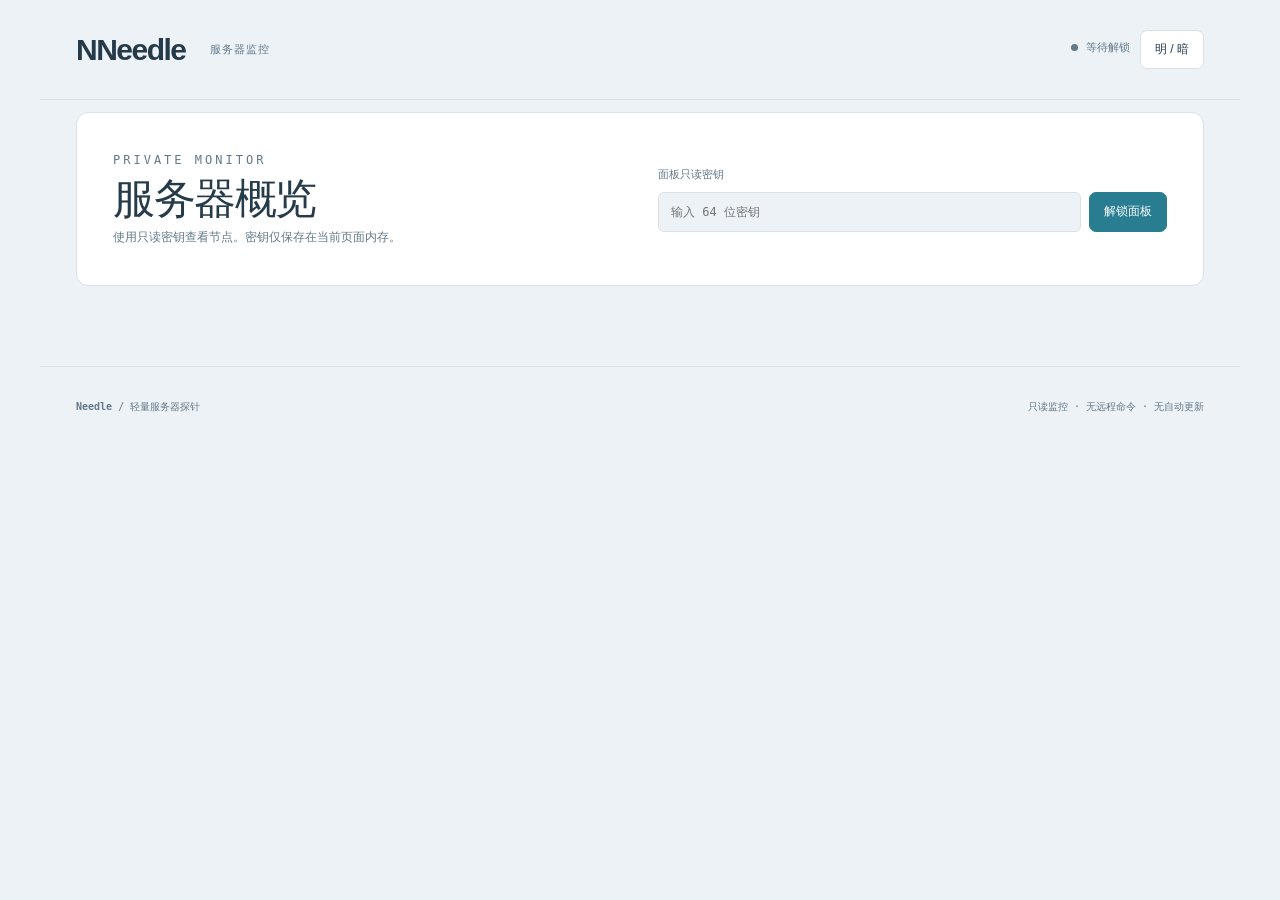
==== web/index.html @ 9ba32860 "feat: build minimal Rust server monitoring panel and agent" ====
<!doctype html>
<html lang="zh-CN"><head><meta charset="utf-8"><meta name="viewport" content="width=device-width,initial-scale=1"><meta name="color-scheme" content="light dark"><title>Needle · 服务器监控</title><link rel="stylesheet" href="./style.css"><link rel="stylesheet" href="./theme.css"><script src="./app.js" defer></script></head>
<body><header class="masthead"><a class="brand" href="./"><span class="brand-icon">N</span>Needle <span class="brand-note">服务器监控</span></a><div class="header-actions"><span class="live-label"><span id="live-dot" class="dot"></span><span id="connection" role="status">等待解锁</span></span><button id="theme" type="button">明 / 暗</button><button id="logout" type="button" hidden>锁定</button></div></header>
<main><section id="login" class="login"><div><p class="eyebrow">PRIVATE MONITOR</p><h1>服务器概览</h1><p>使用只读密钥查看节点。密钥仅保存在当前页面内存。</p></div><form id="login-form"><label for="token">面板只读密钥</label><div class="input-row"><input id="token" type="password" autocomplete="off" spellcheck="false" minlength="64" maxlength="64" required placeholder="输入 64 位密钥"><button type="submit">解锁面板</button></div></form></section><p id="error" class="error" role="alert" hidden></p>
<section id="dashboard" hidden><div class="page-heading"><div><h1>服务器概览</h1><span>只观测，不控制。</span></div><div class="last-update">最近同步 <span id="updated">—</span></div></div>
<div class="summary"><section class="summary-card"><span class="summary-label">在线服务器 <span class="summary-symbol">◉</span></span><strong id="online">—</strong><span class="summary-foot">全部已注册节点</span></section><section class="summary-card"><span class="summary-label">最忙节点 <span class="summary-symbol">▤</span></span><strong id="busiest">—</strong><span id="busiest-detail" class="summary-foot">CPU 使用率 —</span></section><section class="summary-card"><span class="summary-label">累计流量 <span class="summary-symbol">⇅</span></span><div class="pair"><span>↓ <strong id="total-rx">—</strong></span><span>↑ <strong id="total-tx">—</strong></span></div><span class="summary-foot">本地账本 · 重启持续累计</span></section><section class="summary-card"><span class="summary-label">实时网速 <span class="summary-symbol">⌁</span></span><div class="pair"><span>↓ <strong id="live-rx">—</strong></span><span>↑ <strong id="live-tx">—</strong></span></div><span class="summary-foot">在线节点速率合计</span></section></div>
<section class="network-panel"><div class="chart-heading"><h2>网络流量</h2><div class="legend"><span class="rx-legend">● 下载</span><span class="tx-legend">● 上传</span><span id="chart-status">等待采样</span></div></div><div class="chart-wrap"><canvas id="network-chart" aria-label="当前页面会话中的真实网络速率曲线" role="img"></canvas></div><div class="chart-footer"><span>仅展示当前页面会话 · 最多保留 60 个采样点</span><span>每 10 秒刷新</span></div></section>
<div class="section-label"><h2>服务器列表 <span id="node-count">0</span></h2><span>离线节点保留最后一次上报数据</span></div><div class="list-heading"><span>服务器 / 系统</span><span>CPU</span><span>内存</span><span>硬盘</span><span>网络 / 累计流量</span><span>状态 / 延迟</span></div><div id="nodes" class="nodes"></div><div id="empty" class="empty" hidden><h3>还没有服务器</h3><p>注册节点并启动 agent 后，真实数据会自动显示。</p></div></section></main>
<footer><span><b>Needle</b> / 轻量服务器探针</span><span>只读监控 · 无远程命令 · 无自动更新</span></footer>
<template id="node-template"><article class="node"><div class="identity"><div class="node-top"><span class="dot node-dot"></span><h3 class="node-name"></h3></div><p class="node-meta"></p><span class="uptime"></span></div><div class="metric"><div class="metric-label"><span>CPU</span><strong class="cpu"></strong></div><progress class="cpu-bar" max="100" aria-label="CPU 使用率"></progress><p class="cpu-detail"></p></div><div class="metric"><div class="metric-label"><span>内存</span><strong class="memory"></strong></div><progress class="memory-bar" max="100" aria-label="内存使用率"></progress><p class="memory-detail"></p></div><div class="metric"><div class="metric-label"><span>硬盘</span><strong class="disk"></strong></div><progress class="disk-bar" max="100" aria-label="根分区使用率"></progress><p class="disk-detail"></p></div><div class="traffic"><div><span class="arrow down">↓</span><strong class="rx-speed"></strong><span class="rx-total"></span></div><div><span class="arrow up">↑</span><strong class="tx-speed"></strong><span class="tx-total"></span></div></div><div class="node-health"><span class="node-status"></span><div class="latency"></div><span class="last-seen"></span></div></article></template></body></html>
---- web/style.css ----
:root{--background:#edf2f6;--surface:#ffffff;--text:#263b4a;--muted:#627989;--accent:#287d91;--line:#d7e1e8;--offline:#a06b55;color-scheme:light;font-family:"Segoe UI","PingFang SC","Microsoft YaHei",sans-serif;font-synthesis:none} :root[data-theme=dark]{--background:#111d29;--surface:#192a39;--text:#e2edf2;--muted:#93adbc;--accent:#71c4d2;--line:#304656;--offline:#dbac8f;color-scheme:dark}*{box-sizing:border-box}body{margin:0;background:var(--background);color:var(--text)}button,input{font:inherit}button,a,input{ -webkit-tap-highlight-color:transparent}button{cursor:pointer;border:1px solid var(--line);border-radius:7px;background:var(--surface);color:var(--text);padding:10px 14px;font-size:12px}button:hover{border-color:var(--accent)}:focus-visible{outline:3px solid var(--accent);outline-offset:4px}a{color:inherit;text-decoration:none}[hidden]{display:none!important}.masthead,main,footer{max-width:1200px;margin:auto;padding-left:36px;padding-right:36px}.masthead{height:100px;display:flex;align-items:center;justify-content:space-between;border-bottom:1px solid var(--line)}.brand{display:flex;align-items:center;font-family:"Trebuchet MS",sans-serif;font-size:30px;letter-spacing:-1.5px;font-weight:700}.brand-note{font-family:inherit;letter-spacing:1px;font-weight:400;font-size:11px;color:var(--muted);margin-left:24px}.needle{position:relative;display:inline-block;width:3px;height:30px;background:var(--accent);transform:rotate(25deg);margin:0 18px 0 8px;border-radius:80% 80% 20% 20%}.needle:before{content:"";position:absolute;top:4px;left:1px;width:1px;height:7px;background:var(--background)}.header-actions{display:flex;gap:10px}.heading{display:flex;justify-content:space-between;align-items:flex-end;padding:62px 0 42px}.eyebrow{font-family:monospace;font-size:10px;letter-spacing:3px;color:var(--accent);margin:0 0 16px}h1{font-size:clamp(28px,4vw,42px);font-weight:500;letter-spacing:-1.5px;line-height:1.3;margin:0}.intro{font-size:13px;color:var(--muted);margin:16px 0 0;line-height:1.8}.live-label{display:flex;align-items:center;gap:8px;font-size:11px;color:var(--muted);padding-bottom:5px;white-space:nowrap}.dot{display:inline-block;flex-shrink:0;width:7px;height:7px;border-radius:50%;background:var(--muted)}.dot.online{background:var(--accent);box-shadow:0 0 0 4px color-mix(in srgb,var(--accent) 12%,transparent)}.login{background:var(--surface);border:1px solid var(--line);border-radius:12px;display:grid;grid-template-columns:1fr 1fr;gap:36px;padding:36px;align-items:center;margin:12px 0 80px}.login h2{font-weight:500;font-size:18px;margin:0 0 12px}.login p{font-size:12px;line-height:1.9;color:var(--muted);margin:0}.login label{display:block;font-size:11px;margin-bottom:10px;color:var(--muted)}.input-row{display:flex;gap:8px}.input-row input{min-width:0;width:100%;border:1px solid var(--line);border-radius:6px;padding:12px;background:var(--background);color:var(--text);font-family:monospace;font-size:12px}.input-row button{flex-shrink:0;background:var(--accent);color:var(--surface);border-color:var(--accent)}.error{border-left:3px solid var(--offline);padding:12px 16px;font-size:13px;line-height:1.8}.summary{display:grid;grid-template-columns:repeat(4,1fr);padding:25px 0 30px;border-top:1px solid var(--line);border-bottom:1px solid var(--line);gap:24px}.summary>div{padding-left:22px;border-left:1px solid var(--line)}.summary>div:first-child{padding-left:0;border:0}.summary-label{display:block;color:var(--muted);font-size:11px;letter-spacing:.5px;margin-bottom:12px}.summary strong{font:500 clamp(18px,2.4vw,28px)/1.2 "SFMono-Regular",Consolas,monospace;letter-spacing:-.8px}.section-label{display:flex;align-items:center;justify-content:space-between;margin:34px 0 18px}.section-label h2{font-size:13px;font-weight:600;letter-spacing:2px;margin:0}.section-label>span{font-size:10px;color:var(--muted)}.nodes{display:grid;grid-template-columns:repeat(2,minmax(0,1fr));gap:18px}.node{position:relative;background:var(--surface);border:1px solid var(--line);border-radius:10px;padding:24px;overflow:hidden}.node:before{content:"";position:absolute;top:0;bottom:0;left:0;width:3px;background:var(--accent)}.node.offline:before{background:var(--muted)}.node-top,.node-identity{display:flex;align-items:center}.node-top{justify-content:space-between;gap:12px}.node-identity{gap:12px;min-width:0}.node-name{margin:0;font-size:17px;font-weight:600;letter-spacing:-.3px;overflow-wrap:anywhere}.node-status{font-size:10px;color:var(--accent);white-space:nowrap}.offline .node-status{color:var(--muted)}.node-meta{font-size:10px;color:var(--muted);margin:12px 0 28px;white-space:nowrap;overflow:hidden;text-overflow:ellipsis}.gauges{display:grid;grid-template-columns:repeat(3,minmax(0,1fr));gap:20px}.metric-label{display:flex;justify-content:space-between;align-items:center;gap:3px;font-size:10px;color:var(--muted)}.metric-label strong{font:12px Consolas,monospace;color:var(--text)}progress{appearance:none;width:100%;height:4px;border:0;border-radius:0;background:var(--line);margin:12px 0 0}progress::-webkit-progress-bar{background:var(--line)}progress::-webkit-progress-value{background:var(--accent)}progress::-moz-progress-bar{background:var(--accent)}.gauges p{font:9px/1.5 Consolas,monospace;color:var(--muted);margin:8px 0 20px}.traffic{display:grid;grid-template-columns:1fr 1fr;border-top:1px solid var(--line);padding-top:20px;gap:20px}.traffic>div>span{display:block;font-size:10px;color:var(--muted);margin-bottom:8px}.traffic small{font:10px Consolas,monospace;margin-left:6px}.traffic strong{font:20px Consolas,monospace;letter-spacing:-.6px}.latency{display:flex;gap:8px;flex-wrap:wrap;min-height:50px;align-items:center;padding:14px 0 10px}.latency span{background:var(--background);border-radius:4px;padding:5px 7px;font:10px/1.4 Consolas,"Microsoft YaHei",monospace;color:var(--muted)}.node-bottom{display:flex;justify-content:space-between;gap:8px;font-size:9px;color:var(--muted);border-top:1px solid var(--line);padding-top:12px}.empty{text-align:center;padding:60px 20px;border:1px dashed var(--line);border-radius:10px}.empty h3{font-size:18px;font-weight:500}.empty p{font-size:12px;color:var(--muted);line-height:1.8}footer{display:flex;justify-content:space-between;gap:12px;padding-top:32px;padding-bottom:28px;margin-top:55px;border-top:1px solid var(--line);font:10px/1.6 Consolas,"Microsoft YaHei",monospace;color:var(--muted)}.version{opacity:.6}@media(max-width:760px){.masthead,main,footer{padding-left:20px;padding-right:20px}.masthead{height:78px}.brand-note{display:none}.heading{padding:38px 0 30px;display:block}.live-label{margin-top:22px}.login{grid-template-columns:1fr;padding:24px;gap:24px}.summary{grid-template-columns:repeat(2,minmax(0,1fr));row-gap:26px}.summary>div:nth-child(3){padding-left:0;border:0}.nodes{grid-template-columns:1fr}.section-label>span{max-width:180px;text-align:right;line-height:1.6}.node{padding:22px}.footer-detail{display:none}}@media(prefers-reduced-motion:no-preference){button{transition:border-color .15s}.node{animation:reveal .3s ease-out}@keyframes reveal{from{opacity:0;transform:translateY(4px)}to{opacity:1;transform:translateY(0)}}}
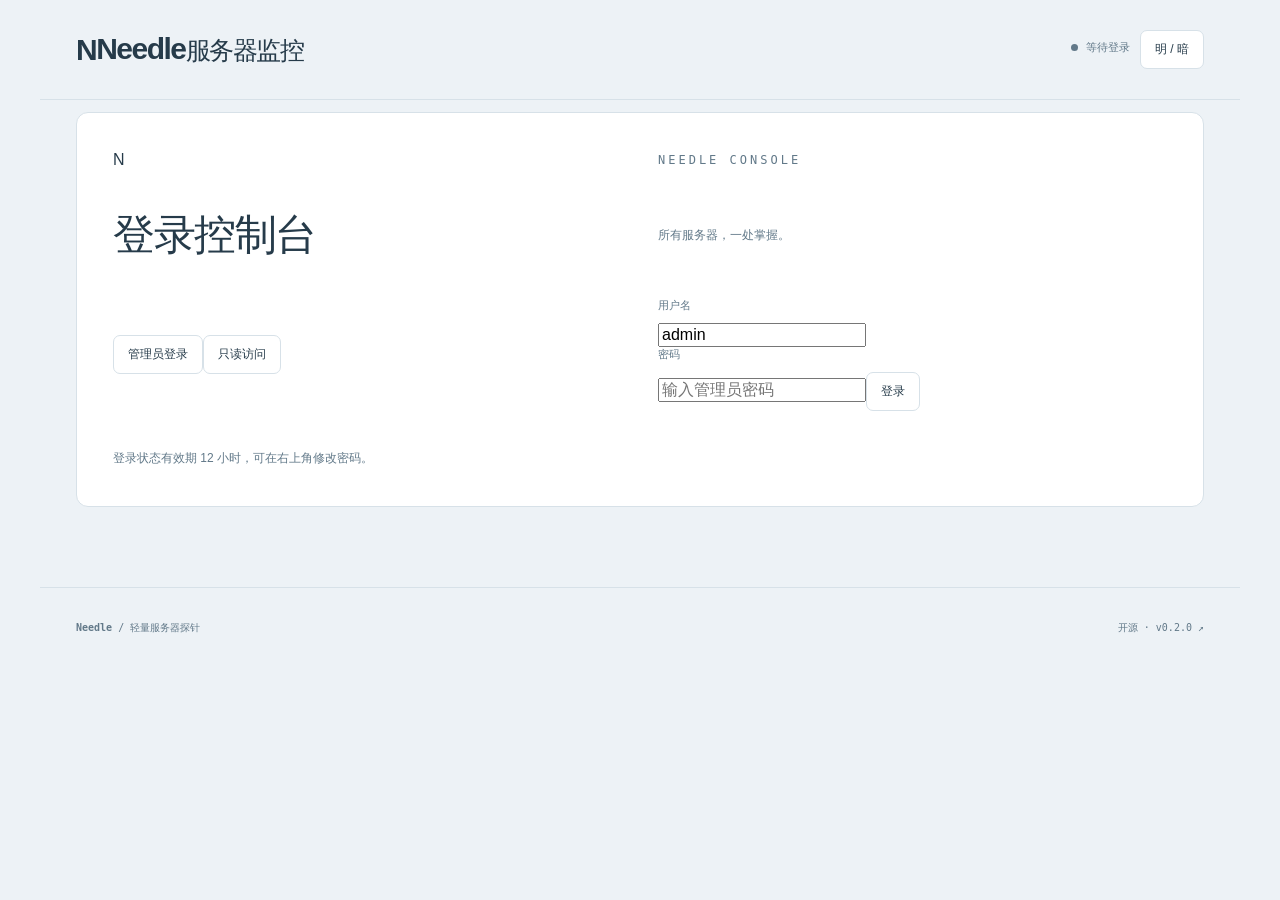
==== commit 00f7659a: "feat: add admin sessions, web node management and one-command installers" ====
--- a/web/index.html
+++ b/web/index.html
@@ -1,10 +1,16 @@
 <!doctype html>
 <html lang="zh-CN"><head><meta charset="utf-8"><meta name="viewport" content="width=device-width,initial-scale=1"><meta name="color-scheme" content="light dark"><title>Needle · 服务器监控</title><link rel="stylesheet" href="./style.css"><link rel="stylesheet" href="./theme.css"><script src="./app.js" defer></script></head>
-<body><header class="masthead"><a class="brand" href="./"><span class="brand-icon">N</span>Needle <span class="brand-note">服务器监控</span></a><div class="header-actions"><span class="live-label"><span id="live-dot" class="dot"></span><span id="connection" role="status">等待解锁</span></span><button id="theme" type="button">明 / 暗</button><button id="logout" type="button" hidden>锁定</button></div></header>
-<main><section id="login" class="login"><div><p class="eyebrow">PRIVATE MONITOR</p><h1>服务器概览</h1><p>使用只读密钥查看节点。密钥仅保存在当前页面内存。</p></div><form id="login-form"><label for="token">面板只读密钥</label><div class="input-row"><input id="token" type="password" autocomplete="off" spellcheck="false" minlength="64" maxlength="64" required placeholder="输入 64 位密钥"><button type="submit">解锁面板</button></div></form></section><p id="error" class="error" role="alert" hidden></p>
-<section id="dashboard" hidden><div class="page-heading"><div><h1>服务器概览</h1><span>只观测，不控制。</span></div><div class="last-update">最近同步 <span id="updated">—</span></div></div>
-<div class="summary"><section class="summary-card"><span class="summary-label">在线服务器 <span class="summary-symbol">◉</span></span><strong id="online">—</strong><span class="summary-foot">全部已注册节点</span></section><section class="summary-card"><span class="summary-label">最忙节点 <span class="summary-symbol">▤</span></span><strong id="busiest">—</strong><span id="busiest-detail" class="summary-foot">CPU 使用率 —</span></section><section class="summary-card"><span class="summary-label">累计流量 <span class="summary-symbol">⇅</span></span><div class="pair"><span>↓ <strong id="total-rx">—</strong></span><span>↑ <strong id="total-tx">—</strong></span></div><span class="summary-foot">本地账本 · 重启持续累计</span></section><section class="summary-card"><span class="summary-label">实时网速 <span class="summary-symbol">⌁</span></span><div class="pair"><span>↓ <strong id="live-rx">—</strong></span><span>↑ <strong id="live-tx">—</strong></span></div><span class="summary-foot">在线节点速率合计</span></section></div>
-<section class="network-panel"><div class="chart-heading"><h2>网络流量</h2><div class="legend"><span class="rx-legend">● 下载</span><span class="tx-legend">● 上传</span><span id="chart-status">等待采样</span></div></div><div class="chart-wrap"><canvas id="network-chart" aria-label="当前页面会话中的真实网络速率曲线" role="img"></canvas></div><div class="chart-footer"><span>仅展示当前页面会话 · 最多保留 60 个采样点</span><span>每 10 秒刷新</span></div></section>
-<div class="section-label"><h2>服务器列表 <span id="node-count">0</span></h2><span>离线节点保留最后一次上报数据</span></div><div class="list-heading"><span>服务器 / 系统</span><span>CPU</span><span>内存</span><span>硬盘</span><span>网络 / 累计流量</span><span>状态 / 延迟</span></div><div id="nodes" class="nodes"></div><div id="empty" class="empty" hidden><h3>还没有服务器</h3><p>注册节点并启动 agent 后，真实数据会自动显示。</p></div></section></main>
-<footer><span><b>Needle</b> / 轻量服务器探针</span><span>只读监控 · 无远程命令 · 无自动更新</span></footer>
-<template id="node-template"><article class="node"><div class="identity"><div class="node-top"><span class="dot node-dot"></span><h3 class="node-name"></h3></div><p class="node-meta"></p><span class="uptime"></span></div><div class="metric"><div class="metric-label"><span>CPU</span><strong class="cpu"></strong></div><progress class="cpu-bar" max="100" aria-label="CPU 使用率"></progress><p class="cpu-detail"></p></div><div class="metric"><div class="metric-label"><span>内存</span><strong class="memory"></strong></div><progress class="memory-bar" max="100" aria-label="内存使用率"></progress><p class="memory-detail"></p></div><div class="metric"><div class="metric-label"><span>硬盘</span><strong class="disk"></strong></div><progress class="disk-bar" max="100" aria-label="根分区使用率"></progress><p class="disk-detail"></p></div><div class="traffic"><div><span class="arrow down">↓</span><strong class="rx-speed"></strong><span class="rx-total"></span></div><div><span class="arrow up">↑</span><strong class="tx-speed"></strong><span class="tx-total"></span></div></div><div class="node-health"><span class="node-status"></span><div class="latency"></div><span class="last-seen"></span></div></article></template></body></html>
+<body><header class="masthead"><a class="brand" href="./"><span class="brand-icon">N</span><span>Needle<small>服务器监控</small></span></a><div class="header-actions"><span class="live-label"><span id="live-dot" class="dot"></span><span id="connection" role="status">等待登录</span></span><button id="theme" type="button" title="切换主题">明 / 暗</button><button id="password-button" type="button" hidden>修改密码</button><button id="logout" type="button" hidden>退出登录</button></div></header>
+<main><section id="login" class="login"><div class="login-mark">N</div><p class="eyebrow">NEEDLE CONSOLE</p><h1>登录控制台</h1><p class="muted">所有服务器，一处掌握。</p><div class="login-tabs"><button id="admin-tab" type="button" class="selected">管理员登录</button><button id="viewer-tab" type="button">只读访问</button></div><form id="login-form"><div id="username-row"><label for="username">用户名</label><input id="username" autocomplete="username" maxlength="64" value="admin" required></div><label id="password-label" for="token">密码</label><input id="token" type="password" autocomplete="current-password" maxlength="256" required placeholder="输入管理员密码"><button id="login-submit" class="primary" type="submit">登录</button></form><p class="login-note" id="login-note">登录状态有效期 12 小时，可在右上角修改密码。</p></section><p id="error" class="error" role="alert" hidden></p><p id="notice" class="notice" role="status" hidden></p>
+<section id="dashboard" hidden><div class="page-heading"><div><p class="eyebrow">OVERVIEW</p><h1>服务器概览</h1><span>运行状态与实时网络，一目了然。</span></div><div class="last-update"><span class="dot online"></span>最近同步 <span id="updated">—</span></div></div>
+<div class="summary"><section class="summary-card"><span class="summary-label">在线服务器 <span class="summary-symbol">◉</span></span><strong id="online">—</strong><span class="summary-foot">全部已注册节点</span></section><section class="summary-card"><span class="summary-label">最忙节点 <span class="summary-symbol">▤</span></span><strong id="busiest">—</strong><span id="busiest-detail" class="summary-foot">CPU 使用率 —</span></section><section class="summary-card"><span class="summary-label">累计流量 <span class="summary-symbol">⇅</span></span><div class="pair"><span>↓ <strong id="total-rx">—</strong></span><span>↑ <strong id="total-tx">—</strong></span></div><span class="summary-foot">重启后持续累计</span></section><section class="summary-card"><span class="summary-label">实时网速 <span class="summary-symbol">⌁</span></span><div class="pair"><span>↓ <strong id="live-rx">—</strong></span><span>↑ <strong id="live-tx">—</strong></span></div><span class="summary-foot">在线节点速率合计</span></section></div>
+<section class="network-panel"><div class="chart-heading"><div><h2>网络流量</h2><span class="muted small">当前页面会话的上下行速率</span></div><div class="legend"><span class="rx-legend">● 下载</span><span class="tx-legend">● 上传</span><span id="chart-status">等待采样</span></div></div><div class="chart-wrap"><canvas id="network-chart" aria-label="当前页面会话中的真实网络速率曲线" role="img"></canvas></div><div class="chart-footer"><span>最多保留 60 个采样点</span><span>每 10 秒刷新</span></div></section>
+<div class="section-label"><div><h2>服务器 <span id="node-count" class="badge">0</span></h2><span class="muted small">离线节点保留最后一次上报数据</span></div><button id="add-node" class="primary" type="button" hidden>＋ 添加服务器</button></div><div class="toolbar"><input id="search" type="search" aria-label="搜索服务器" placeholder="搜索名称、ID 或备注…"><select id="group-filter" aria-label="按分组筛选"><option value="">全部分组</option></select><select id="status-filter" aria-label="按状态筛选"><option value="">全部状态</option><option value="online">在线</option><option value="offline">离线</option></select><span id="filter-count" class="muted small"></span></div>
+<div class="node-table"><div class="list-heading"><span>服务器</span><span>CPU</span><span>内存</span><span>硬盘</span><span>网络流量</span><span>状态 / 管理</span></div><div id="nodes" class="nodes"></div></div><div id="empty" class="empty" hidden><h3>没有匹配的服务器</h3><p>添加一个节点，复制安装命令开始监控。</p></div></section></main>
+<footer><span><b>Needle</b> <span class="muted">/ 轻量服务器探针</span></span><a href="https://github.com/LYISTR2/needle" target="_blank" rel="noopener noreferrer">开源 · v0.2.0 ↗</a></footer>
+<dialog id="node-dialog"><form id="node-form"><div class="dialog-heading"><div><p class="eyebrow">SERVER</p><h2 id="node-dialog-title">添加服务器</h2></div><button type="button" class="icon-button" data-close="node-dialog" aria-label="关闭">×</button></div><div class="form-grid"><div><label for="node-id">节点 ID</label><input id="node-id" pattern="[A-Za-z0-9_-]{1,64}" maxlength="64" required placeholder="例如 tokyo-01"><small>保存后不可更改</small></div><div><label for="node-name">显示名称</label><input id="node-name" maxlength="80" required placeholder="例如 东京 · 主力"></div><div><label for="node-group">分组</label><input id="node-group" maxlength="64" placeholder="例如 日本 / 生产"></div><div id="node-interface-row"><label for="node-interface">监控网卡</label><input id="node-interface" value="eth0" required maxlength="15"><small>在目标服务器用 ip link 查看</small></div><div><label for="node-expiry">到期日期</label><input id="node-expiry" type="date"></div><div><label for="node-quota">累计流量配额（GiB）</label><input id="node-quota" type="number" min="0" max="1000000000" step="any" value="0"><small>0 表示不设配额；按累计上下行之和展示</small></div><div><label for="node-order">排序</label><input id="node-order" type="number" min="-2147483648" max="2147483647" value="0"><small>数字越小越靠前</small></div><div class="full"><label for="node-note">备注</label><input id="node-note" maxlength="500" placeholder="服务商、用途等"></div></div><p id="node-error" class="error" hidden></p><div class="dialog-actions"><button type="button" data-close="node-dialog">取消</button><button class="primary" type="submit">保存服务器</button></div></form></dialog>
+<dialog id="install-dialog"><div class="dialog-heading"><div><p class="eyebrow">INSTALL AGENT</p><h2>连接你的服务器</h2></div><button type="button" class="icon-button" data-close="install-dialog" aria-label="关闭">×</button></div><p class="muted">在目标 Linux 服务器执行以下命令，需要 sudo/root 和 systemd。</p><pre id="install-command" tabindex="0"></pre><p id="install-note" class="muted small"></p><div class="dialog-actions"><button type="button" data-close="install-dialog">完成</button><button id="copy-command" class="primary" type="button">复制安装命令</button></div></dialog>
+<dialog id="enroll-dialog"><form id="enroll-form"><div class="dialog-heading"><h2>生成安装命令</h2><button type="button" class="icon-button" data-close="enroll-dialog" aria-label="关闭">×</button></div><p id="enroll-node" class="muted"></p><label for="enroll-interface">目标服务器网卡</label><input id="enroll-interface" value="eth0" required maxlength="15"><p class="muted small">凭据在安装时轮换。旧 agent 会停止上报；本地流量账本会保留。</p><p id="enroll-error" class="error" hidden></p><div class="dialog-actions"><button type="button" data-close="enroll-dialog">取消</button><button class="primary" type="submit">生成命令</button></div></form></dialog>
+<dialog id="delete-dialog"><div class="dialog-heading"><h2>删除服务器</h2><button type="button" class="icon-button" data-close="delete-dialog" aria-label="关闭">×</button></div><p id="delete-description"></p><p class="muted">删除后立即撤销该节点的上报权限。目标服务器上的 agent 不会被卸载。</p><p id="delete-error" class="error" hidden></p><div class="dialog-actions"><button type="button" data-close="delete-dialog">取消</button><button id="confirm-delete" class="danger" type="button">确认删除</button></div></dialog>
+<dialog id="password-dialog"><form id="password-form"><div class="dialog-heading"><h2>修改管理员密码</h2><button type="button" class="icon-button" data-close="password-dialog" aria-label="关闭">×</button></div><label for="current-password">当前密码</label><input id="current-password" type="password" autocomplete="current-password" required maxlength="256"><label for="new-password">新密码</label><input id="new-password" type="password" autocomplete="new-password" required minlength="12" maxlength="256"><label for="repeat-password">确认新密码</label><input id="repeat-password" type="password" autocomplete="new-password" required minlength="12" maxlength="256"><p class="muted small">至少 12 字节。保存后所有已登录设备都需要重新登录。</p><p id="password-error" class="error" hidden></p><div class="dialog-actions"><button type="button" data-close="password-dialog">取消</button><button class="primary" type="submit">保存密码</button></div></form></dialog>
+<template id="node-template"><article class="node"><div class="identity"><div class="node-top"><span class="dot node-dot"></span><h3 class="node-name"></h3><span class="group-tag badge"></span></div><p class="node-meta"></p><p class="node-note"></p><div class="node-details"><span class="uptime"></span><span class="expiry"></span></div></div><div class="metric"><div class="metric-label"><span>CPU</span><strong class="cpu"></strong></div><progress class="cpu-bar" max="100" aria-label="CPU 使用率"></progress><p class="cpu-detail"></p></div><div class="metric"><div class="metric-label"><span>内存</span><strong class="memory"></strong></div><progress class="memory-bar" max="100" aria-label="内存使用率"></progress><p class="memory-detail"></p></div><div class="metric"><div class="metric-label"><span>硬盘</span><strong class="disk"></strong></div><progress class="disk-bar" max="100" aria-label="根分区使用率"></progress><p class="disk-detail"></p></div><div class="traffic"><div><span class="arrow down">↓</span><strong class="rx-speed"></strong><span class="rx-total"></span></div><div><span class="arrow up">↑</span><strong class="tx-speed"></strong><span class="tx-total"></span></div><p class="quota"></p></div><div class="node-health"><span class="node-status badge"></span><div class="latency"></div><span class="last-seen"></span><div class="node-actions" hidden><button type="button" data-action="edit">编辑</button><button type="button" data-action="enroll">安装</button><button type="button" data-action="delete" class="text-danger">删除</button></div></div></article></template></body></html>
